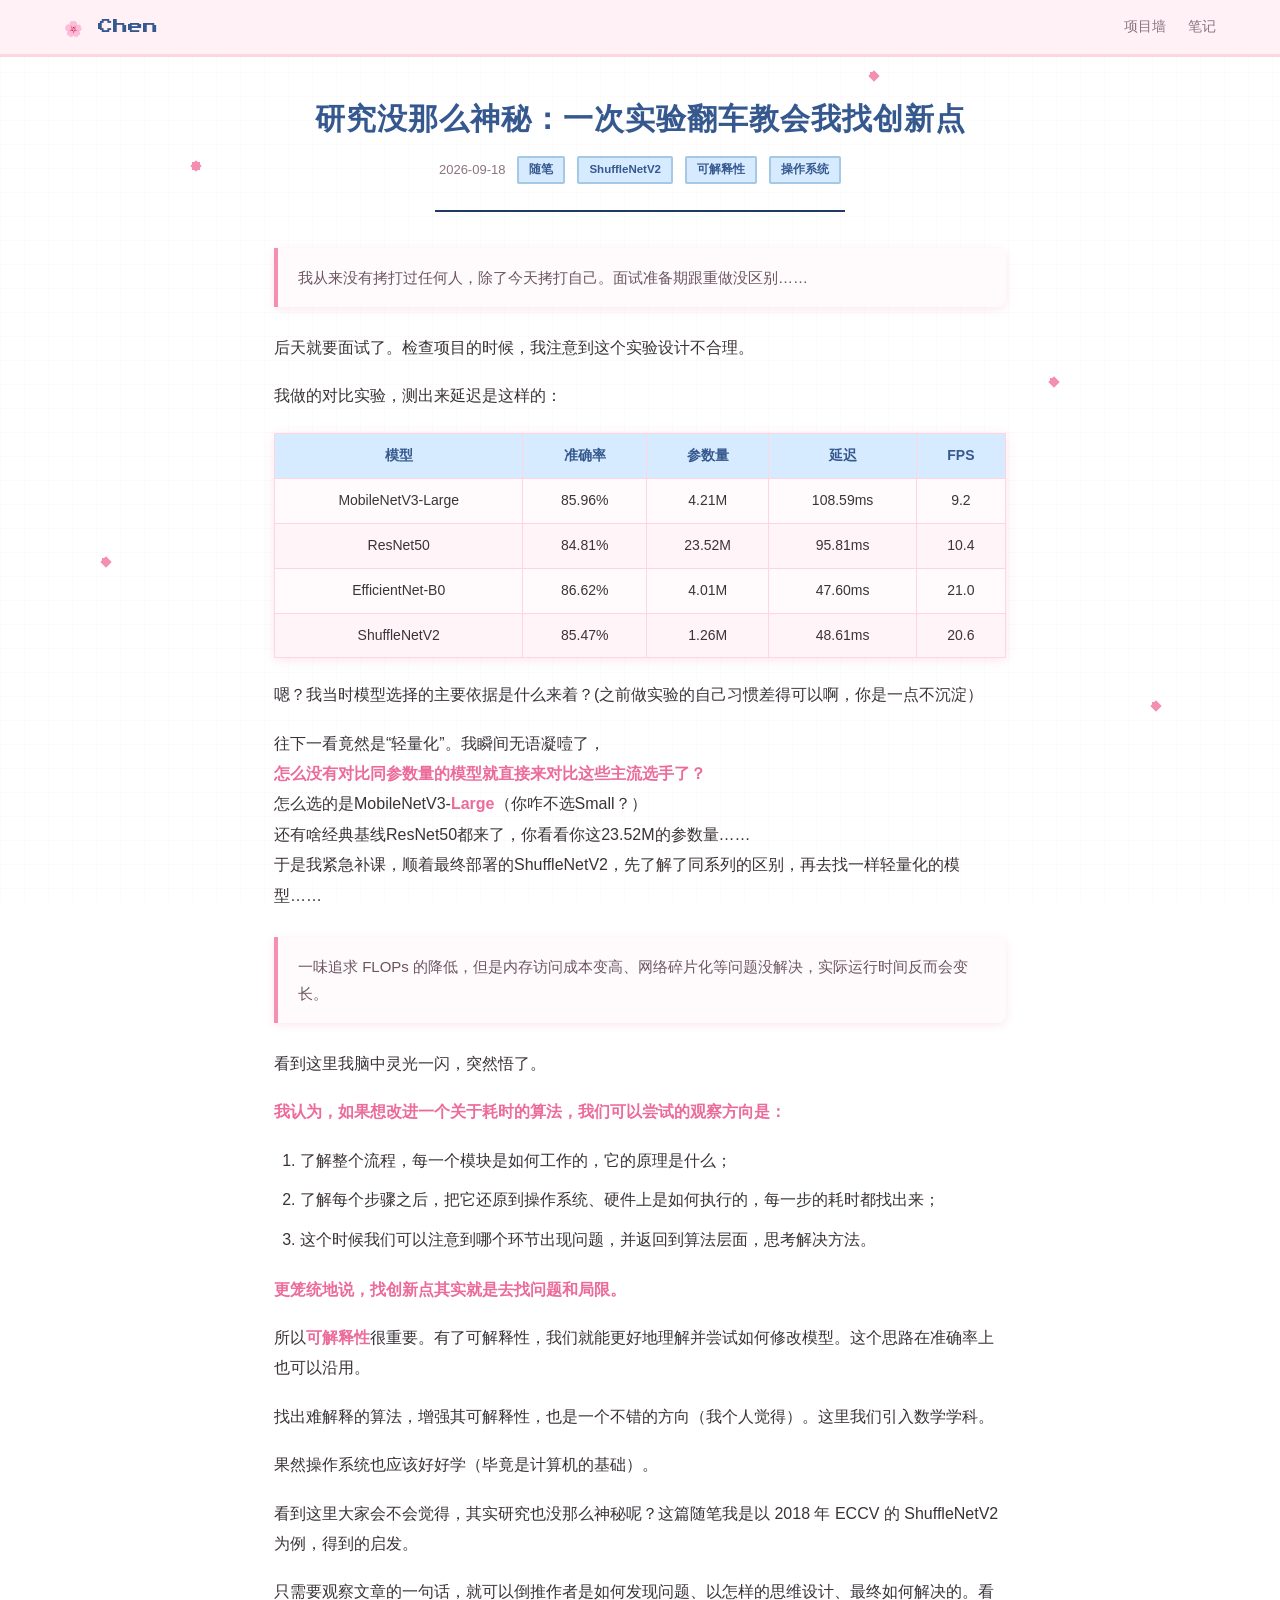
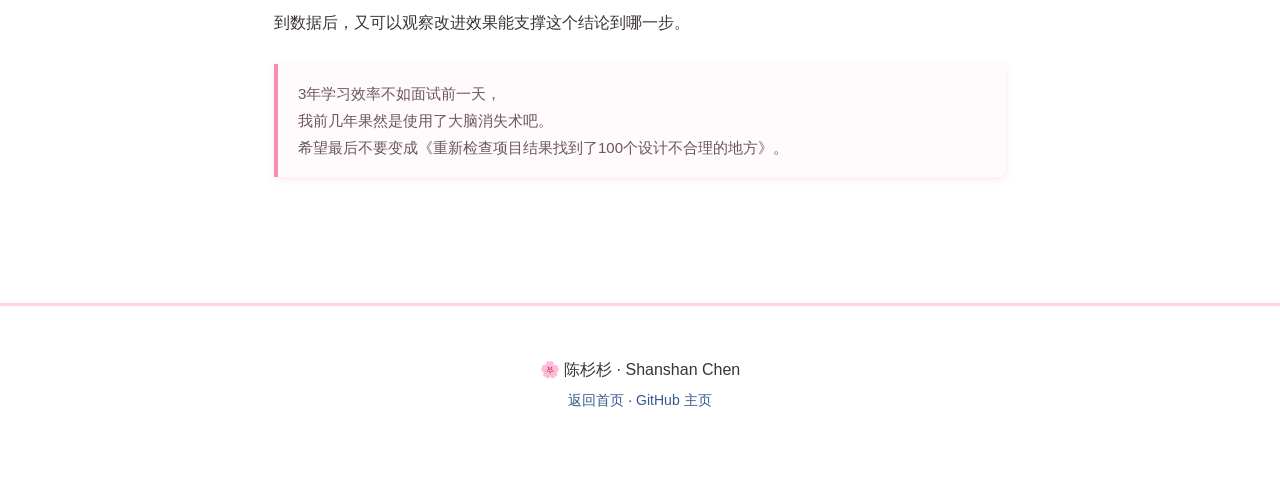
==== notes/shufflenet-innovation.html @ e64f3688 "新增学习笔记：ShuffleNetV2 实验翻车与找创新点三步法 Co-authored-by: Cursor <cursoragent@cursor.com>" ====
<!DOCTYPE html>
<html lang="zh-CN">
<head>
<meta charset="UTF-8">
<meta name="viewport" content="width=device-width, initial-scale=1.0">
<title>研究没那么神秘：一次实验翻车教会我找创新点 — 陈杉杉</title>
<meta name="description" content="以 2018 年 ECCV 的 ShuffleNetV2 为例，聊聊从一次实验翻车中得到的关于「找创新点」的启发。">
<link rel="icon" href="data:image/svg+xml,<svg xmlns='http://www.w3.org/2000/svg' viewBox='0 0 100 100'><text y='.9em' font-size='90'>🌸</text></svg>">
<link rel="preconnect" href="https://fonts.googleapis.com">
<link rel="preconnect" href="https://fonts.gstatic.com" crossorigin>
<link href="https://fonts.googleapis.com/css2?family=Press+Start+2P&display=swap" rel="stylesheet">
<link rel="stylesheet" href="../style.css">
</head>
<body>

<!-- 天空背景（云朵 + 星星） -->
<div class="sky" aria-hidden="true">
  <div class="cloud cloud-1"></div>
  <div class="cloud cloud-2"></div>
  <div class="cloud cloud-3"></div>
  <div class="star star-1"></div>
  <div class="star star-2"></div>
  <div class="star star-3"></div>
  <div class="star star-4"></div>
  <div class="star star-5"></div>
</div>

<!-- 导航 -->
<nav class="nav">
  <div class="nav-inner">
    <a href="index.html" class="nav-logo">🌸 Chen</a>
    <div class="nav-links">
      <a href="index.html#wall">项目墙</a>
      <a href="index.html#notes">笔记</a>
    </div>
  </div>
</nav>

<main class="article-main">
  <header class="article-header">
    <h1 class="article-title">研究没那么神秘：一次实验翻车教会我找创新点</h1>
    <div class="article-meta">
      <span>2026-09-18</span>
      <span class="article-tag">随笔</span>
      <span class="article-tag">ShuffleNetV2</span>
      <span class="article-tag">可解释性</span>
      <span class="article-tag">操作系统</span>
    </div>
    <div class="article-rule"></div>
  </header>

  <article class="article">
    <blockquote>
      <p>我从来没有拷打过任何人，除了今天拷打自己。面试准备期跟重做没区别……</p>
    </blockquote>

    <p>后天就要面试了。检查项目的时候，我注意到这个实验设计不合理。</p>

    <p>我做的对比实验，测出来延迟是这样的：</p>

    <table>
      <thead>
        <tr>
          <th>模型</th>
          <th>准确率</th>
          <th>参数量</th>
          <th>延迟</th>
          <th>FPS</th>
        </tr>
      </thead>
      <tbody>
        <tr><td>MobileNetV3-Large</td><td>85.96%</td><td>4.21M</td><td>108.59ms</td><td>9.2</td></tr>
        <tr><td>ResNet50</td><td>84.81%</td><td>23.52M</td><td>95.81ms</td><td>10.4</td></tr>
        <tr><td>EfficientNet-B0</td><td>86.62%</td><td>4.01M</td><td>47.60ms</td><td>21.0</td></tr>
        <tr><td>ShuffleNetV2</td><td>85.47%</td><td>1.26M</td><td>48.61ms</td><td>20.6</td></tr>
      </tbody>
    </table>

    <p>嗯？我当时模型选择的主要依据是什么来着？(之前做实验的自己习惯差得可以啊，你是一点不沉淀）</p>

    <p>往下一看竟然是“轻量化”。我瞬间无语凝噎了，<br>
    <strong>怎么没有对比同参数量的模型就直接来对比这些主流选手了？</strong><br>
    怎么选的是MobileNetV3-<strong>Large</strong>（你咋不选Small？）<br>
    还有啥经典基线ResNet50都来了，你看看你这23.52M的参数量……<br>
    于是我紧急补课，顺着最终部署的ShuffleNetV2，先了解了同系列的区别，再去找一样轻量化的模型……</p>

    <blockquote>
      <p>一味追求 FLOPs 的降低，但是内存访问成本变高、网络碎片化等问题没解决，实际运行时间反而会变长。</p>
    </blockquote>

    <p>看到这里我脑中灵光一闪，突然悟了。</p>

    <p><strong>我认为，如果想改进一个关于耗时的算法，我们可以尝试的观察方向是：</strong></p>

    <ol>
      <li>了解整个流程，每一个模块是如何工作的，它的原理是什么；</li>
      <li>了解每个步骤之后，把它还原到操作系统、硬件上是如何执行的，每一步的耗时都找出来；</li>
      <li>这个时候我们可以注意到哪个环节出现问题，并返回到算法层面，思考解决方法。</li>
    </ol>

    <p><strong>更笼统地说，找创新点其实就是去找问题和局限。</strong></p>

    <p>所以<strong>可解释性</strong>很重要。有了可解释性，我们就能更好地理解并尝试如何修改模型。这个思路在准确率上也可以沿用。</p>

    <p>找出难解释的算法，增强其可解释性，也是一个不错的方向（我个人觉得）。这里我们引入数学学科。</p>

    <p>果然操作系统也应该好好学（毕竟是计算机的基础）。</p>

    <p>看到这里大家会不会觉得，其实研究也没那么神秘呢？这篇随笔我是以 2018 年 ECCV 的 ShuffleNetV2 为例，得到的启发。</p>

    <p>只需要观察文章的一句话，就可以倒推作者是如何发现问题、以怎样的思维设计、最终如何解决的。看到数据后，又可以观察改进效果能支撑这个结论到哪一步。</p>

    <blockquote>
      <p>3年学习效率不如面试前一天，<br>
      我前几年果然是使用了大脑消失术吧。<br>
      希望最后不要变成《重新检查项目结果找到了100个设计不合理的地方》。</p>
    </blockquote>
  </article>
</main>

<!-- 页脚 -->
<footer class="footer">
  <p>🌸 陈杉杉 · Shanshan Chen</p>
  <p class="footer-link"><a href="index.html">返回首页</a> · <a href="https://github.com/yugan-tano">GitHub 主页</a></p>
</footer>

</body>
</html>
---- style.css ----
/* ============ 像素风浅粉浅蓝个人主页样式 ============ */

:root {
  --pink-light: #ffe4ec;
  --pink: #ffc1d1;
  --pink-deep: #f48fb1;
  --pink-dark: #ec6b9a;
  --blue-light: #d6ebff;
  --blue: #a5c8e4;
  --blue-deep: #6a8fbd;
  --blue-dark: #35588e;
  --ink-blue: #1f3a5f;
  --bg: #fff3f7;
  --card: #fffafc;
  --text: #3a3338;
  --text-sub: #8a7480;
  --border: #ffd6e0;
  --shadow: rgba(236, 107, 154, 0.16);
}

* { margin: 0; padding: 0; box-sizing: border-box; }

html { scroll-behavior: smooth; }

body {
  font-family: "SimHei", "黑体", "Heiti SC", "Microsoft YaHei", "PingFang SC", sans-serif;
  background: linear-gradient(180deg, #ffeef4 0%, #ffe4ec 40%, #eaf3ff 100%);
  background-attachment: fixed;
  color: var(--text);
  line-height: 1.7;
  overflow-x: hidden;
  background-image:
    linear-gradient(rgba(244, 143, 177, 0.05) 1px, transparent 1px),
    linear-gradient(90deg, rgba(164, 200, 228, 0.05) 1px, transparent 1px);
  background-size: 24px 24px;
}

/* ============ 像素字体（仅英文点缀） ============ */
.nav-logo {
  font-family: "Press Start 2P", "Courier New", monospace;
}

/* ============ 天空背景（云朵 + 星星） ============ */
.sky { position: fixed; inset: 0; pointer-events: none; z-index: 0; overflow: hidden; }

.cloud { position: absolute; background: #ffffff; opacity: 0.85; image-rendering: pixelated; }
.cloud::after { content: ""; position: absolute; background: #ffffff; }
.cloud-1 { width: 140px; height: 40px; top: 12%; left: -160px; animation: drift 50s linear infinite; }
.cloud-1::after { width: 70px; height: 40px; top: -26px; left: 28px; }
.cloud-2 { width: 100px; height: 30px; top: 30%; left: -120px; animation: drift 65s linear infinite; animation-delay: -20s; opacity: 0.7; }
.cloud-2::after { width: 50px; height: 30px; top: -20px; left: 22px; }
.cloud-3 { width: 160px; height: 44px; top: 8%; left: -180px; animation: drift 75s linear infinite; animation-delay: -40s; opacity: 0.6; }
.cloud-3::after { width: 80px; height: 44px; top: -28px; left: 32px; }

@keyframes drift { to { transform: translateX(calc(100vw + 200px)); } }

.star { position: absolute; width: 8px; height: 8px; background: var(--pink-deep); image-rendering: pixelated; animation: twinkle 2.5s ease-in-out infinite; }
.star::before { content: ""; position: absolute; width: 8px; height: 8px; background: var(--pink-deep); transform: rotate(45deg); }
.star-1 { top: 18%; left: 15%; }
.star-2 { top: 42%; left: 82%; animation-delay: -0.6s; width: 6px; height: 6px; }
.star-3 { top: 62%; left: 8%; animation-delay: -1.2s; width: 6px; height: 6px; }
.star-4 { top: 8%; left: 68%; animation-delay: -1.8s; width: 5px; height: 5px; }
.star-5 { top: 78%; left: 90%; animation-delay: -0.9s; width: 5px; height: 5px; }

@keyframes twinkle {
  0%, 100% { opacity: 0.2; transform: scale(0.7) rotate(0deg); }
  50% { opacity: 1; transform: scale(1) rotate(45deg); }
}

/* ============ 导航 ============ */
.nav { position: sticky; top: 0; z-index: 50; background: rgba(255, 240, 246, 0.92); backdrop-filter: blur(8px); border-bottom: 3px solid var(--border); }
.nav-inner { max-width: 1200px; margin: 0 auto; padding: 14px 24px; display: flex; align-items: center; justify-content: space-between; }
.nav-logo { font-size: 15px; color: var(--blue-dark); text-decoration: none; }
.nav-links { display: flex; gap: 22px; }
.nav-links a { color: var(--text-sub); text-decoration: none; font-size: 14px; transition: color 0.2s; }
.nav-links a:hover { color: var(--pink-dark); }

/* ============ 通用区块 ============ */
main { position: relative; z-index: 1; }
.section { max-width: 1080px; margin: 0 auto; padding: 40px 24px; }
.section-wide { max-width: 1320px; }
.section-title { font-size: 22px; font-weight: 800; color: var(--blue-dark); text-align: center; margin-bottom: 20px; letter-spacing: 2px; }

.wall-hint { text-align: center; font-size: 13px; color: var(--text-sub); margin-bottom: 28px; }

/* ============ 项目照片墙 ============ */
.wall-wrap {
  display: flex;
  gap: 48px;
  align-items: flex-start;
  justify-content: center;
}

/* 照片墙容器：相对定位，内部照片绝对定位错落 */
.wall {
  position: relative;
  flex: 1 1 auto;
  max-width: 900px;
  height: 820px;
}

/* 拍立得照片 */
.polaroid {
  position: absolute;
  background: #fff;
  padding: 9px 9px 0;
  box-shadow:
    0 2px 5px rgba(0, 0, 0, 0.12),
    4px 7px 12px rgba(0, 0, 0, 0.14),
    9px 14px 22px rgba(53, 88, 142, 0.16);
  transform: rotate(var(--rot, -2deg));
  transition: transform 0.45s cubic-bezier(0.2, 0.9, 0.3, 1.2),
              box-shadow 0.45s ease;
  cursor: pointer;
  z-index: 1;
  outline: none;
}

/* 右下渐变阴影（立体感） */
.polaroid::after {
  content: "";
  position: absolute;
  left: 10%;
  right: -3%;
  bottom: -5%;
  height: 30%;
  background: linear-gradient(135deg, transparent 40%, rgba(0, 0, 0, 0.3));
  filter: blur(7px);
  border-radius: 4px;
  z-index: -1;
  transition: opacity 0.45s ease;
}

.pp-img {
  position: relative;
  width: 100%;
  aspect-ratio: var(--ratio, 1 / 1);
  overflow: hidden;
  background: #eee;
}
.pp-img img {
  width: 100%;
  height: 100%;
  object-fit: cover;
  display: block;
  transition: transform 0.45s ease;
}

/* 图片 hover 浮层 */
.pp-overlay {
  position: absolute;
  inset: 0;
  display: flex;
  flex-direction: column;
  justify-content: flex-end;
  gap: 6px;
  padding: 14px;
  background: linear-gradient(180deg, transparent 40%, rgba(30, 35, 50, 0.82) 100%);
  opacity: 0;
  transition: opacity 0.35s ease;
}
.pp-desc { font-size: 12px; color: #fff; line-height: 1.5; }
.pp-link { font-size: 13px; color: #ffd6e0; text-decoration: none; font-weight: 700; }
.pp-link:hover { text-decoration: underline; }

/* 照片底部说明（白边内） */
.polaroid figcaption {
  padding: 9px 4px 13px;
  text-align: center;
}
.pp-title {
  display: block;
  font-size: 13.5px;
  font-weight: 700;
  color: #4a3b42;
  line-height: 1.35;
  margin-bottom: 4px;
}
.pp-tag {
  display: inline-block;
  font-size: 10.5px;
  padding: 1px 8px;
  color: #fff;
  border-radius: 2px;
}
.tag-research { background: var(--pink-dark); }
.tag-done { background: var(--blue-deep); }
.tag-idea { background: #b9a6c4; }
.tag-project { background: #8fa8c8; }

/* hover / 聚焦：放大 + 摆正 + 抬升 */
.polaroid:hover,
.polaroid:focus-within {
  z-index: 20;
  transform: rotate(0deg) scale(1.12);
  box-shadow:
    0 6px 10px rgba(0, 0, 0, 0.18),
    10px 18px 26px rgba(0, 0, 0, 0.22),
    18px 30px 44px rgba(53, 88, 142, 0.28);
}
.polaroid:hover::after,
.polaroid:focus-within::after { opacity: 0.4; }
.polaroid:hover .pp-overlay,
.polaroid:focus-within .pp-overlay { opacity: 1; }

/* ---- 每张照片的定位与比例 ---- */
/* 主照片：DreamerV3，横版演示系统截图，中心偏右 */
.polaroid.main {
  --ratio: 2259 / 1090;
  --rot: -2deg;
  width: 60%;
  left: 36%;
  top: 18px;
}
/* UniWM：横版，第二大，在研，左下 */
.polaroid.p-uniwm {
  --ratio: 720 / 460;
  --rot: 1.5deg;
  width: 34%;
  left: 2%;
  top: 300px;
}
/* 智农虫盾：竖版，左上 */
.polaroid.p-agro {
  --ratio: 420 / 540;
  --rot: -4deg;
  width: 17%;
  left: 2%;
  top: 18px;
}
/* dofbot 机械臂：横版，主照片下方 */
.polaroid.p-dofbot {
  --ratio: 799 / 411;
  --rot: 2deg;
  width: 42%;
  left: 36%;
  top: 370px;
}
/* 猕猴桃溃疡病：方形，左下 */
.polaroid.p-kiwi {
  --ratio: 1 / 1;
  --rot: 3deg;
  width: 19%;
  left: 2%;
  top: 580px;
}
/* netSeamLess：方形，右下最小 */
.polaroid.p-net {
  --ratio: 1 / 1;
  --rot: -2deg;
  width: 15%;
  left: 81%;
  top: 370px;
}

/* ============ 便签贴（个人信息，点击展开关于我） ============ */
.note-column {
  flex: 0 0 320px;
  width: 320px;
}

.sticky-note {
  position: relative;
  background: #fff9c9;
  box-shadow:
    0 2px 4px rgba(0, 0, 0, 0.08),
    0 10px 22px rgba(0, 0, 0, 0.18);
  transform: rotate(1.5deg);
  text-align: center;
  color: #6b5a30;
}

/* 底部微微翘起：底部弧形投影 */
.sticky-note::after {
  content: "";
  position: absolute;
  left: 4%;
  right: 4%;
  bottom: -12px;
  height: 18px;
  background: linear-gradient(to top, rgba(0, 0, 0, 0.26), transparent);
  filter: blur(4px);
  transform: rotate(-1.5deg);
  z-index: -1;
}

/* summary 去掉默认箭头，作为点击区 */
.sticky-note summary {
  list-style: none;
  cursor: pointer;
  outline: none;
  padding: 26px 22px 24px;
}
.sticky-note summary::-webkit-details-marker { display: none; }
.sticky-note summary:hover .note-hint { color: var(--pink-dark); }

/* 顶部胶带 */
.sticky-note .tape {
  position: absolute;
  top: -13px;
  left: 50%;
  transform: translateX(-50%) rotate(-3deg);
  width: 108px;
  height: 26px;
  background: rgba(214, 235, 255, 0.75);
  box-shadow: 0 2px 4px rgba(0, 0, 0, 0.08);
}

/* 圆形头像框 */
.avatar-ring {
  width: 108px;
  height: 108px;
  border-radius: 50%;
  margin: 6px auto 14px;
  border: 4px solid #fff;
  box-shadow: 0 4px 12px rgba(0, 0, 0, 0.18);
  overflow: hidden;
  background: #ffe4ec;
}
.avatar-ring img { width: 100%; height: 100%; object-fit: cover; display: block; }

.note-name { font-size: 26px; font-weight: 800; letter-spacing: 2px; color: #5a4a2a; }
.note-en { font-size: 13px; letter-spacing: 1px; color: #9c8a4e; margin-bottom: 14px; }
.note-line { font-size: 13.5px; line-height: 1.7; }
.note-dir { font-weight: 700; margin-bottom: 14px; }
.note-links { margin-top: 14px; font-size: 14px; }
.note-links a { color: #7a5c2e; text-decoration: none; font-weight: 700; }
.note-links a:hover { color: var(--pink-dark); }
.note-links span { margin: 0 6px; color: #c0b070; }
.note-hint { margin-top: 12px; font-size: 11px; color: #b3a570; transition: color 0.2s; }

/* 展开的“关于我” */
.note-about {
  text-align: left;
  padding: 4px 22px 24px;
  border-top: 1px dashed rgba(122, 92, 46, 0.3);
  margin: 0 0 0;
}
.note-about p { font-size: 13px; line-height: 1.75; margin-bottom: 10px; color: #6b5a30; }

/* 技能（便签贴下方） */
.note-skills {
  margin-top: 34px;
  background: #fff;
  padding: 18px 18px 20px;
  box-shadow:
    0 2px 4px rgba(0, 0, 0, 0.08),
    0 8px 18px rgba(0, 0, 0, 0.14);
  transform: rotate(-1deg);
}
.skills-title { font-size: 15px; font-weight: 800; color: var(--blue-dark); margin-bottom: 12px; letter-spacing: 1px; }
.skills-tags { display: flex; flex-wrap: wrap; gap: 8px; }
.skills-tags span {
  padding: 5px 14px;
  font-size: 12.5px;
  background: var(--blue-light);
  color: var(--blue-dark);
  font-weight: 700;
  border: 2px solid var(--blue);
  border-radius: 2px;
}

/* ============ 学习笔记（标题 + 墨蓝色长细线） ============ */
.note-rule {
  width: 56%;
  max-width: 520px;
  height: 2px;
  margin: 24px auto 20px;
  background: var(--ink-blue);
}
.note-rule-link {
  display: block;
  text-align: center;
  font-size: 13px;
  color: var(--ink-blue);
  text-decoration: none;
  font-weight: 700;
  letter-spacing: 1px;
}
.note-rule-link:hover { color: var(--pink-dark); }

/* ============ 学习笔记列表（首页） ============ */
.notes-list {
  list-style: none;
  max-width: 600px;
  margin: 0 auto 18px;
  padding: 0;
}
.notes-item { margin-bottom: 12px; }
.notes-link {
  display: flex;
  justify-content: space-between;
  align-items: center;
  gap: 16px;
  padding: 15px 20px;
  background: var(--card);
  border: 2px solid var(--border);
  border-radius: 6px;
  text-decoration: none;
  box-shadow: 0 2px 8px var(--shadow);
  transition: transform 0.25s ease, border-color 0.25s ease, box-shadow 0.25s ease;
}
.notes-link:hover {
  transform: translateY(-2px);
  border-color: var(--pink);
  box-shadow: 0 6px 16px var(--shadow);
}
.notes-title { font-size: 14.5px; font-weight: 700; color: var(--ink-blue); line-height: 1.5; }
.notes-date { font-size: 12px; color: var(--text-sub); white-space: nowrap; }

/* ============ 博客文章页 ============ */
.article-main { max-width: 780px; margin: 0 auto; padding: 40px 24px 60px; }
.article-header { text-align: center; }
.article-title {
  font-size: 30px;
  font-weight: 800;
  color: var(--blue-dark);
  line-height: 1.45;
  letter-spacing: 1px;
  margin-bottom: 16px;
}
.article-meta {
  display: flex;
  justify-content: center;
  align-items: center;
  gap: 12px;
  flex-wrap: wrap;
  font-size: 13px;
  color: var(--text-sub);
}
.article-tag {
  background: var(--blue-light);
  color: var(--blue-dark);
  padding: 2px 10px;
  border: 2px solid var(--blue);
  border-radius: 2px;
  font-weight: 700;
  font-size: 11.5px;
}
.article-rule {
  width: 56%;
  max-width: 420px;
  height: 2px;
  margin: 26px auto 36px;
  background: var(--ink-blue);
}

.article { font-size: 16px; color: var(--text); }
.article p { margin-bottom: 18px; line-height: 1.9; }
.article strong { color: var(--pink-dark); font-weight: 800; }
.article blockquote {
  margin: 26px 0;
  padding: 16px 20px;
  background: var(--card);
  border-left: 4px solid var(--pink-deep);
  color: #6b5560;
  font-size: 15px;
  border-radius: 0 8px 8px 0;
  box-shadow: 0 2px 8px var(--shadow);
}
.article blockquote p { margin: 0; line-height: 1.8; }
.article ol { margin: 0 0 20px 26px; }
.article ol li { margin-bottom: 10px; line-height: 1.85; }
.article table {
  width: 100%;
  border-collapse: collapse;
  margin: 22px 0;
  font-size: 14px;
  background: var(--card);
  box-shadow: 0 2px 10px var(--shadow);
}
.article table th,
.article table td {
  padding: 10px 12px;
  text-align: center;
  border: 1px solid var(--border);
}
.article table th { background: var(--blue-light); color: var(--blue-dark); font-weight: 800; }
.article table tr:nth-child(even) td { background: #fff5f9; }

/* ============ 页脚 ============ */
.footer { position: relative; z-index: 1; text-align: center; padding: 50px 24px 60px; border-top: 3px solid var(--border); margin-top: 40px; }
.footer p { margin-bottom: 6px; }
.footer-sub { font-size: 13px; color: var(--text-sub); }
.footer-link { font-size: 14px; }
.footer-link a { color: var(--blue-dark); text-decoration: none; }
.footer-link a:hover { color: var(--pink-dark); }

/* ============ 响应式 ============ */
@media (max-width: 1020px) {
  .wall-wrap { flex-direction: column; align-items: center; }
  .note-column { flex: 0 0 auto; width: 320px; }
  .note-skills { margin-top: 24px; }
}

@media (max-width: 760px) {
  /* 窄屏：照片墙改为纵向堆叠 */
  .wall { height: auto; max-width: 480px; margin: 0 auto; }
  .polaroid {
    position: relative;
    width: 100% !important;
    left: auto !important;
    top: auto !important;
    margin-bottom: 28px;
    transform: rotate(var(--rot, -2deg)) !important;
  }
  .polaroid:hover, .polaroid:focus-within { transform: rotate(0deg) scale(1.03) !important; }
}

@media (max-width: 640px) {
  .nav-links { gap: 14px; }
  .nav-links a { font-size: 13px; }
  .section { padding: 32px 16px; }
}
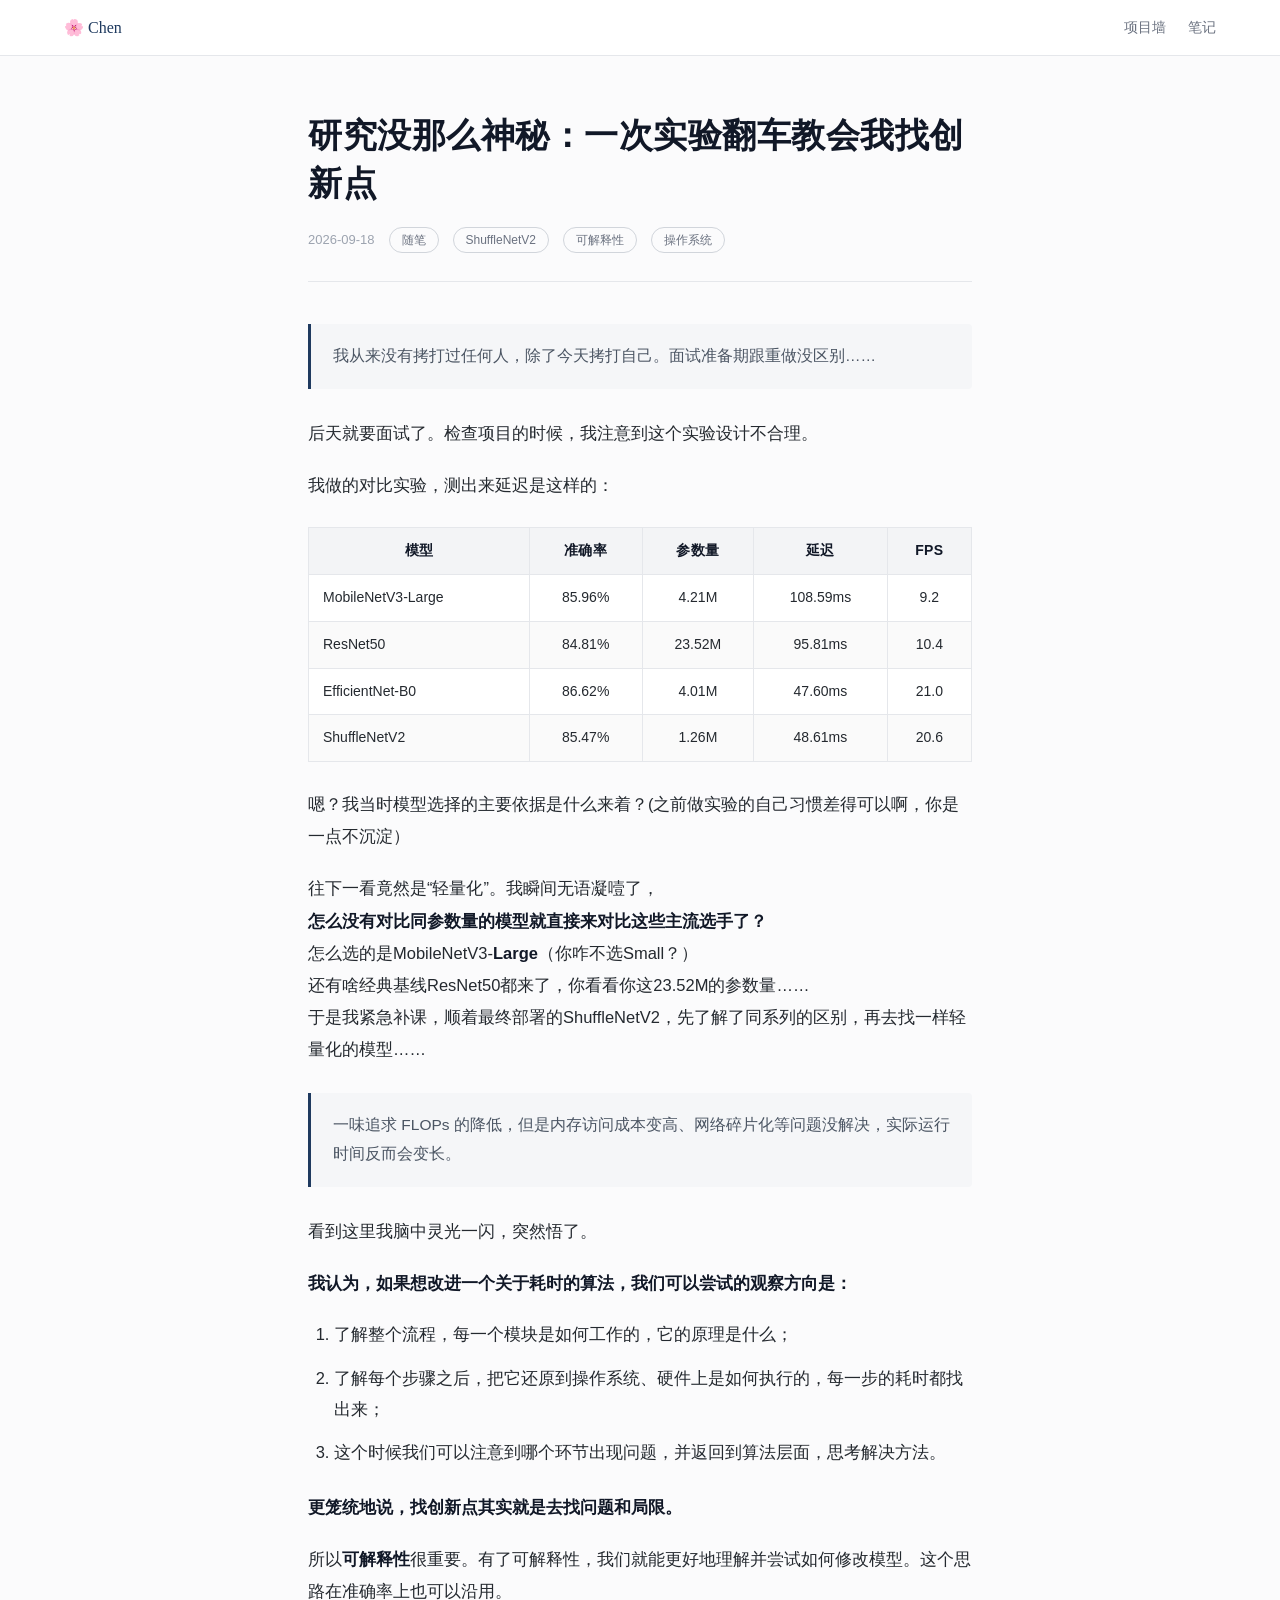
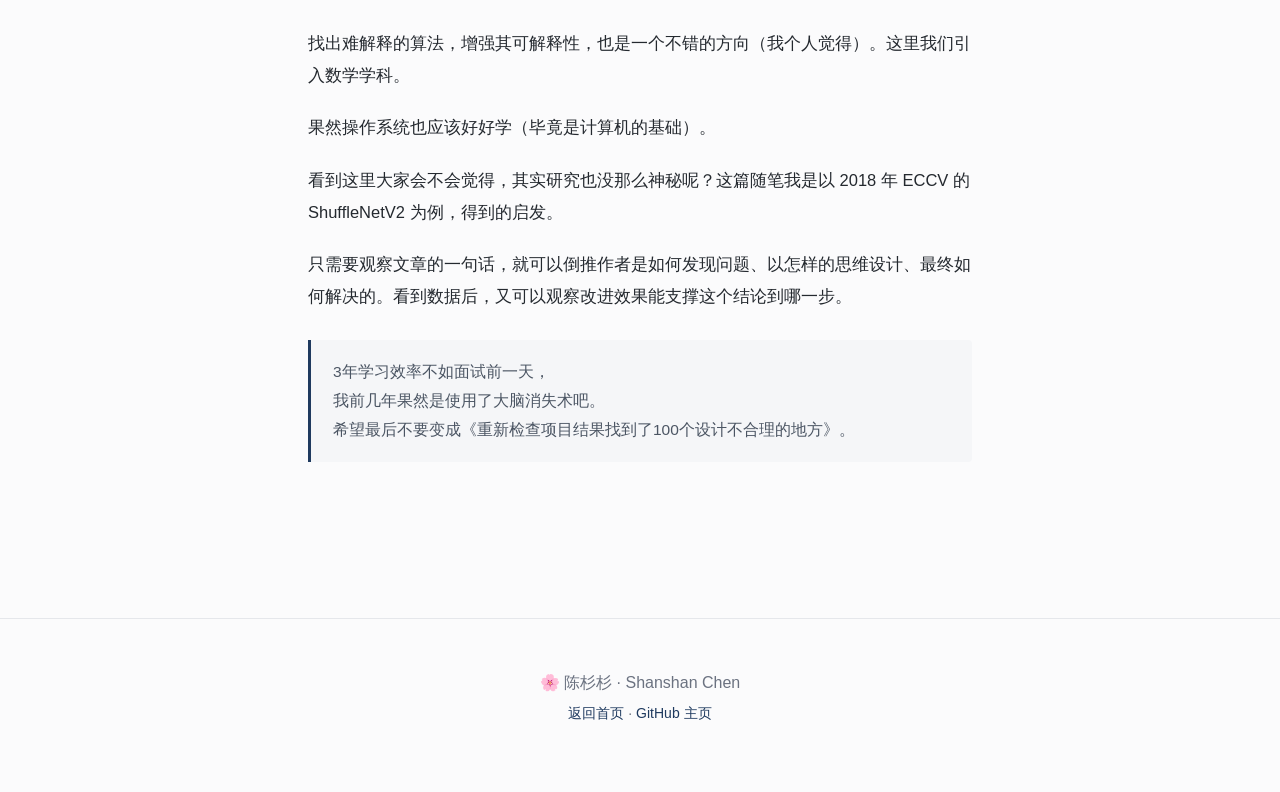
==== commit 24ff5681: "文章页改为科研素雅风格：素色背景+衬线标题+细线排版 Co-authored-by: Cursor <cursoragent@cursor.com>" ====
--- a/notes/shufflenet-innovation.html
+++ b/notes/shufflenet-innovation.html
@@ -10,6 +10,7 @@
 <link rel="preconnect" href="https://fonts.gstatic.com" crossorigin>
 <link href="https://fonts.googleapis.com/css2?family=Press+Start+2P&display=swap" rel="stylesheet">
 <link rel="stylesheet" href="../style.css">
+<link rel="stylesheet" href="../article.css">
 </head>
 <body>
 
--- a/article.css
+++ b/article.css
@@ -0,0 +1,117 @@
+/* ============ 文章页 · 科研素雅风格（覆盖主页像素风） ============ */
+
+/* 素色背景，去掉粉色渐变与网格 */
+body {
+  background: #fbfbfc;
+  background-image: none;
+  font-family: "PingFang SC", "Microsoft YaHei", "SimHei", sans-serif;
+  color: #24292f;
+}
+
+/* 隐藏天空云朵与星星 */
+.sky { display: none; }
+
+/* 导航素雅化 */
+.nav {
+  background: rgba(255, 255, 255, 0.92);
+  border-bottom: 1px solid #e5e7eb;
+}
+.nav-logo { font-family: Georgia, "Times New Roman", serif; font-size: 16px; color: #1f3a5f; letter-spacing: 0; }
+.nav-links a { color: #6b7280; }
+.nav-links a:hover { color: #1f3a5f; }
+
+/* 文章主体：更窄的阅读栏宽 */
+.article-main { max-width: 720px; margin: 0 auto; padding: 56px 28px 88px; }
+
+/* 头部：左对齐，像论文标题 */
+.article-header { text-align: left; margin-bottom: 42px; }
+.article-title {
+  font-family: "Noto Serif SC", "Source Han Serif SC", "Songti SC", "SimSun", Georgia, serif;
+  font-size: 34px;
+  font-weight: 700;
+  color: #111827;
+  line-height: 1.42;
+  letter-spacing: 0.5px;
+  margin-bottom: 18px;
+}
+.article-meta { justify-content: flex-start; gap: 14px; color: #9ca3af; font-size: 13px; }
+.article-tag {
+  background: transparent;
+  color: #6b7280;
+  border: 1px solid #d1d5db;
+  border-radius: 999px;
+  padding: 2px 12px;
+  font-size: 12px;
+  font-weight: 500;
+}
+.article-rule {
+  width: 100%;
+  max-width: none;
+  height: 1px;
+  margin: 28px 0 0;
+  background: #e5e7eb;
+}
+
+/* 正文 */
+.article { font-size: 16.5px; color: #24292f; }
+.article p { line-height: 1.95; margin-bottom: 20px; }
+.article strong { color: #111827; font-weight: 700; }
+
+/* 引用：细竖线 + 极淡灰底 */
+.article blockquote {
+  margin: 28px 0;
+  padding: 18px 22px;
+  background: #f5f6f8;
+  border-left: 3px solid #1f3a5f;
+  color: #4b5563;
+  font-size: 15.5px;
+  border-radius: 0 4px 4px 0;
+  box-shadow: none;
+}
+.article blockquote p { margin: 0; line-height: 1.85; }
+
+/* 列表 */
+.article ol { margin: 0 0 22px 26px; }
+.article ol li { margin-bottom: 12px; line-height: 1.9; }
+
+/* 表格：细线科研风 */
+.article table {
+  width: 100%;
+  border-collapse: collapse;
+  margin: 26px 0;
+  font-size: 14px;
+  background: #fff;
+  box-shadow: none;
+  border: 1px solid #e5e7eb;
+}
+.article table th,
+.article table td {
+  padding: 11px 14px;
+  border: 1px solid #e5e7eb;
+}
+.article table th {
+  background: #f3f4f6;
+  color: #111827;
+  font-weight: 600;
+  letter-spacing: 0.3px;
+}
+.article table tr:nth-child(even) td { background: #fafafa; }
+/* 第一列（模型名）左对齐，更学术 */
+.article table td:first-child { text-align: left; font-weight: 500; }
+
+/* 页脚素雅化 */
+.footer {
+  border-top: 1px solid #e5e7eb;
+  color: #6b7280;
+  background: transparent;
+}
+.footer p { color: #6b7280; }
+.footer-link a { color: #1f3a5f; }
+.footer-link a:hover { color: #111827; }
+
+/* 响应式 */
+@media (max-width: 640px) {
+  .article-main { padding: 36px 18px 64px; }
+  .article-title { font-size: 26px; }
+  .article { font-size: 15.5px; }
+}
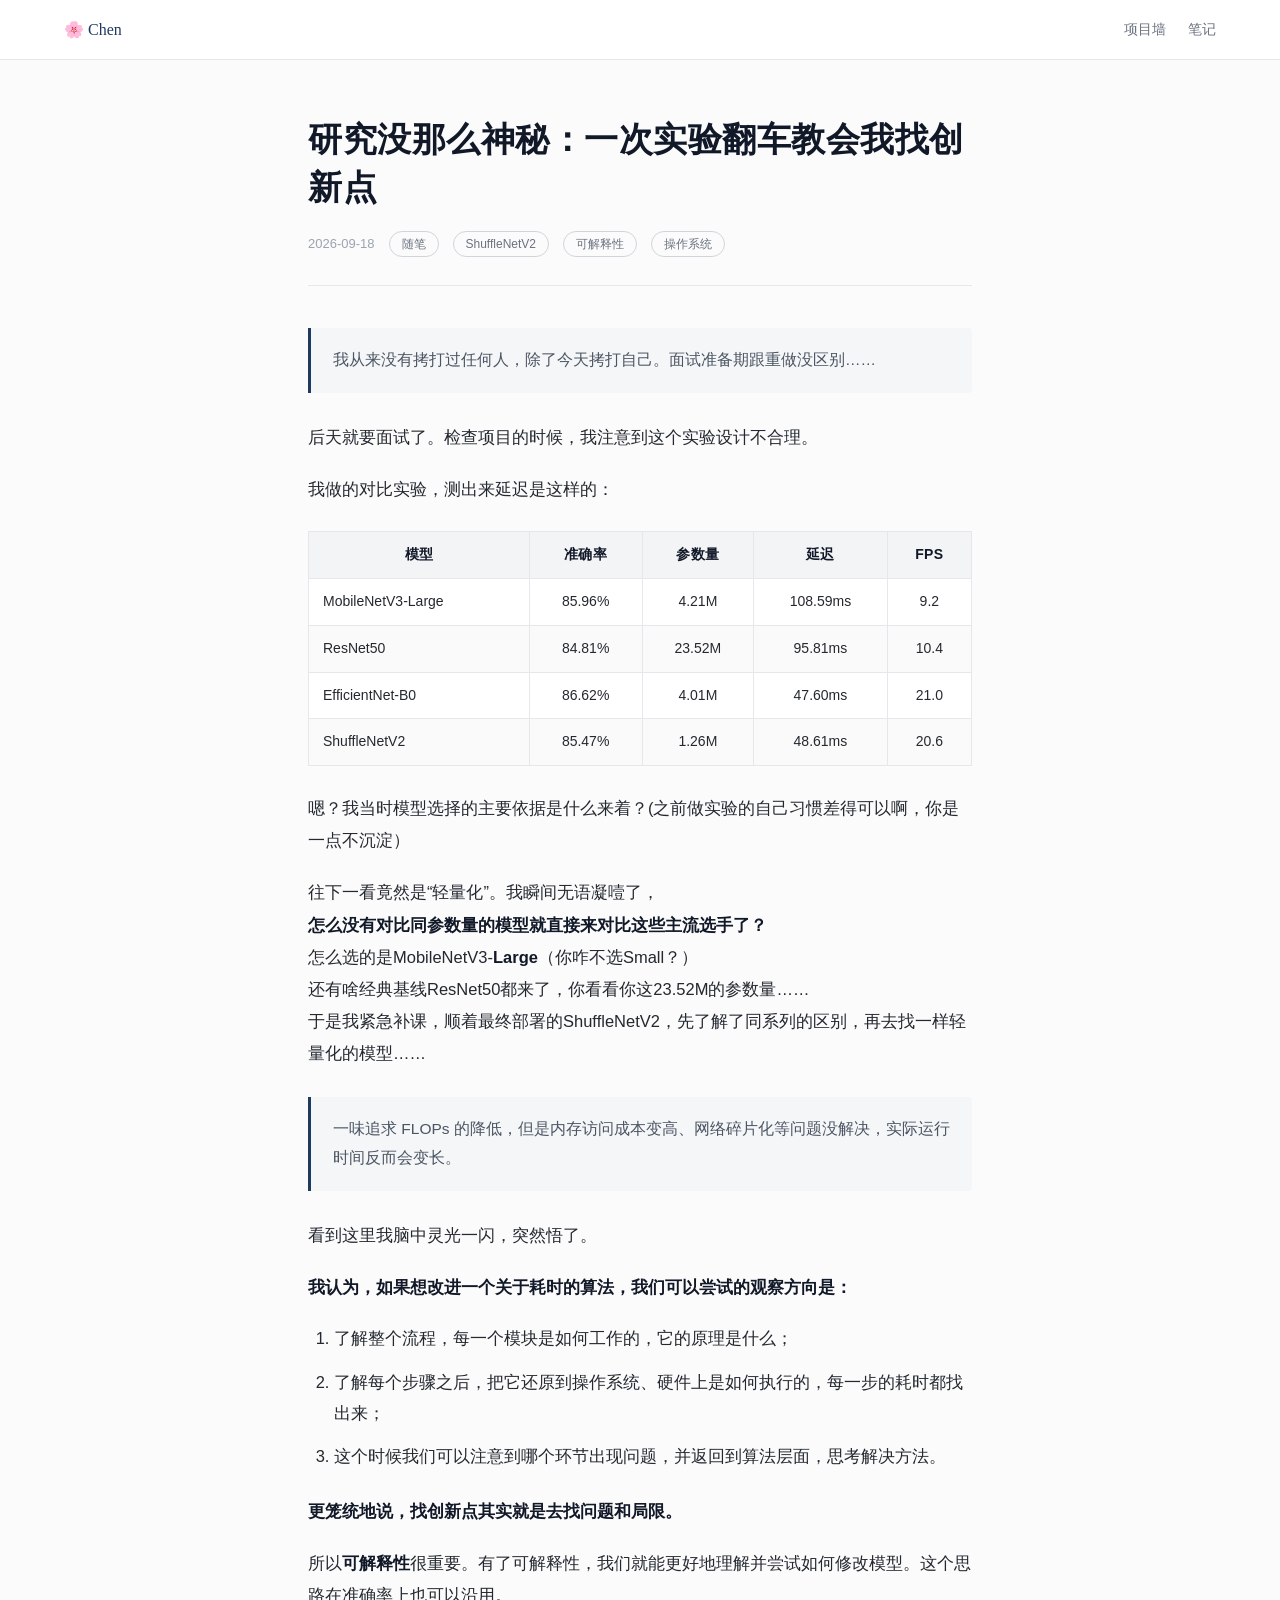
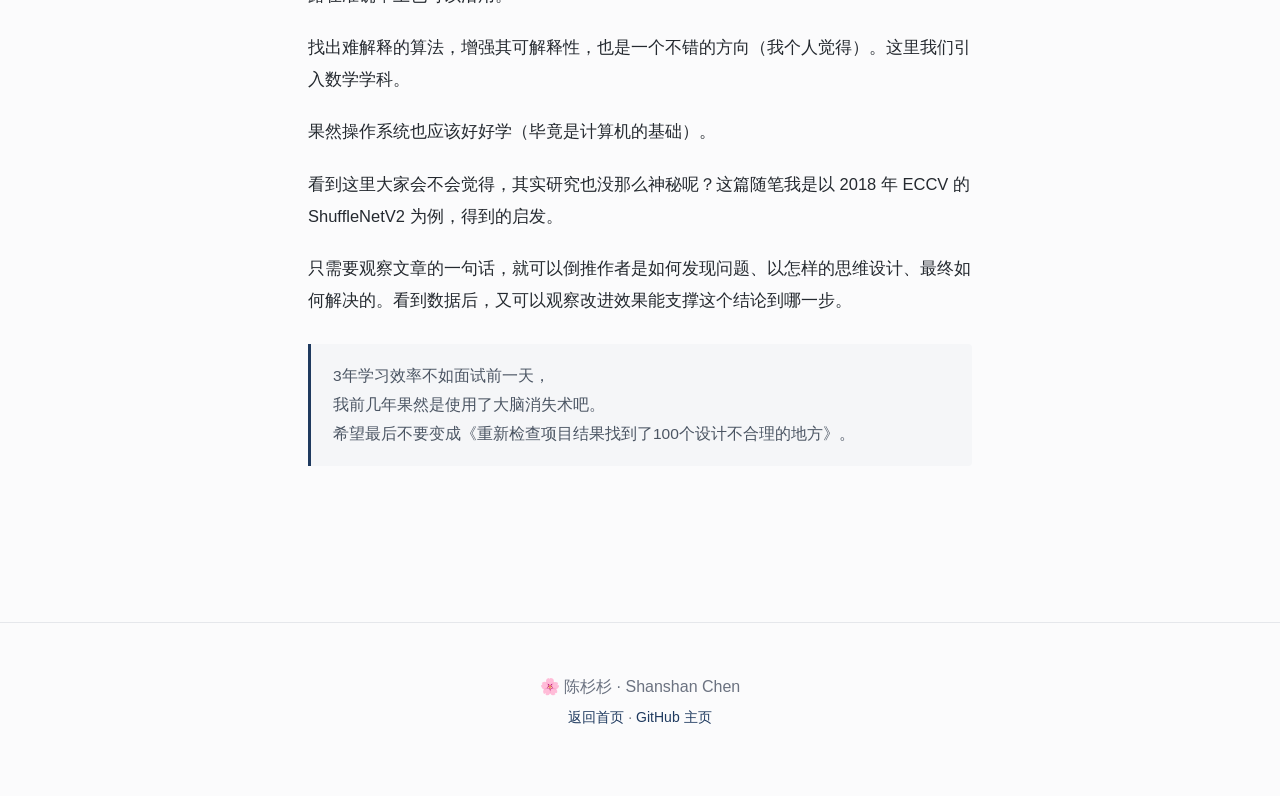
==== commit 0f43886c: "首页精致化：柔和渐变+衬线logo+细线排版，修复文章页返回首页链接 Co-authored-by: Cursor <cursoragent@cursor.com>" ====
--- a/notes/shufflenet-innovation.html
+++ b/notes/shufflenet-innovation.html
@@ -6,9 +6,6 @@
 <title>研究没那么神秘：一次实验翻车教会我找创新点 — 陈杉杉</title>
 <meta name="description" content="以 2018 年 ECCV 的 ShuffleNetV2 为例，聊聊从一次实验翻车中得到的关于「找创新点」的启发。">
 <link rel="icon" href="data:image/svg+xml,<svg xmlns='http://www.w3.org/2000/svg' viewBox='0 0 100 100'><text y='.9em' font-size='90'>🌸</text></svg>">
-<link rel="preconnect" href="https://fonts.googleapis.com">
-<link rel="preconnect" href="https://fonts.gstatic.com" crossorigin>
-<link href="https://fonts.googleapis.com/css2?family=Press+Start+2P&display=swap" rel="stylesheet">
 <link rel="stylesheet" href="../style.css">
 <link rel="stylesheet" href="../article.css">
 </head>
@@ -29,10 +26,10 @@
 <!-- 导航 -->
 <nav class="nav">
   <div class="nav-inner">
-    <a href="index.html" class="nav-logo">🌸 Chen</a>
+    <a href="../index.html" class="nav-logo">🌸 Chen</a>
     <div class="nav-links">
-      <a href="index.html#wall">项目墙</a>
-      <a href="index.html#notes">笔记</a>
+      <a href="../index.html#wall">项目墙</a>
+      <a href="../index.html#notes">笔记</a>
     </div>
   </div>
 </nav>
@@ -122,7 +119,7 @@
 <!-- 页脚 -->
 <footer class="footer">
   <p>🌸 陈杉杉 · Shanshan Chen</p>
-  <p class="footer-link"><a href="index.html">返回首页</a> · <a href="https://github.com/yugan-tano">GitHub 主页</a></p>
+  <p class="footer-link"><a href="../index.html">返回首页</a> · <a href="https://github.com/yugan-tano">GitHub 主页</a></p>
 </footer>
 
 </body>
--- a/style.css
+++ b/style.css
@@ -24,20 +24,18 @@
 
 body {
   font-family: "SimHei", "黑体", "Heiti SC", "Microsoft YaHei", "PingFang SC", sans-serif;
-  background: linear-gradient(180deg, #ffeef4 0%, #ffe4ec 40%, #eaf3ff 100%);
+  background: linear-gradient(165deg, #fff7fa 0%, #ffedf3 30%, #e9f2ff 100%);
   background-attachment: fixed;
   color: var(--text);
   line-height: 1.7;
   overflow-x: hidden;
-  background-image:
-    linear-gradient(rgba(244, 143, 177, 0.05) 1px, transparent 1px),
-    linear-gradient(90deg, rgba(164, 200, 228, 0.05) 1px, transparent 1px);
-  background-size: 24px 24px;
-}
-
-/* ============ 像素字体（仅英文点缀） ============ */
+}
+
+/* ============ 英文点缀字体 ============ */
 .nav-logo {
-  font-family: "Press Start 2P", "Courier New", monospace;
+  font-family: Georgia, "Times New Roman", "Songti SC", serif;
+  font-size: 16px;
+  letter-spacing: 1px;
 }
 
 /* ============ 天空背景（云朵 + 星星） ============ */
@@ -68,8 +66,8 @@
 }
 
 /* ============ 导航 ============ */
-.nav { position: sticky; top: 0; z-index: 50; background: rgba(255, 240, 246, 0.92); backdrop-filter: blur(8px); border-bottom: 3px solid var(--border); }
-.nav-inner { max-width: 1200px; margin: 0 auto; padding: 14px 24px; display: flex; align-items: center; justify-content: space-between; }
+.nav { position: sticky; top: 0; z-index: 50; background: rgba(255, 250, 252, 0.82); backdrop-filter: blur(14px) saturate(1.15); border-bottom: 1px solid var(--border); }
+.nav-inner { max-width: 1200px; margin: 0 auto; padding: 16px 24px; display: flex; align-items: center; justify-content: space-between; }
 .nav-logo { font-size: 15px; color: var(--blue-dark); text-decoration: none; }
 .nav-links { display: flex; gap: 22px; }
 .nav-links a { color: var(--text-sub); text-decoration: none; font-size: 14px; transition: color 0.2s; }
@@ -79,7 +77,7 @@
 main { position: relative; z-index: 1; }
 .section { max-width: 1080px; margin: 0 auto; padding: 40px 24px; }
 .section-wide { max-width: 1320px; }
-.section-title { font-size: 22px; font-weight: 800; color: var(--blue-dark); text-align: center; margin-bottom: 20px; letter-spacing: 2px; }
+.section-title { font-size: 24px; font-weight: 600; color: var(--blue-dark); text-align: center; margin-bottom: 20px; letter-spacing: 3px; }
 
 .wall-hint { text-align: center; font-size: 13px; color: var(--text-sub); margin-bottom: 28px; }
 
@@ -479,7 +477,7 @@
 .article table tr:nth-child(even) td { background: #fff5f9; }
 
 /* ============ 页脚 ============ */
-.footer { position: relative; z-index: 1; text-align: center; padding: 50px 24px 60px; border-top: 3px solid var(--border); margin-top: 40px; }
+.footer { position: relative; z-index: 1; text-align: center; padding: 50px 24px 60px; border-top: 1px solid var(--border); margin-top: 40px; }
 .footer p { margin-bottom: 6px; }
 .footer-sub { font-size: 13px; color: var(--text-sub); }
 .footer-link { font-size: 14px; }
